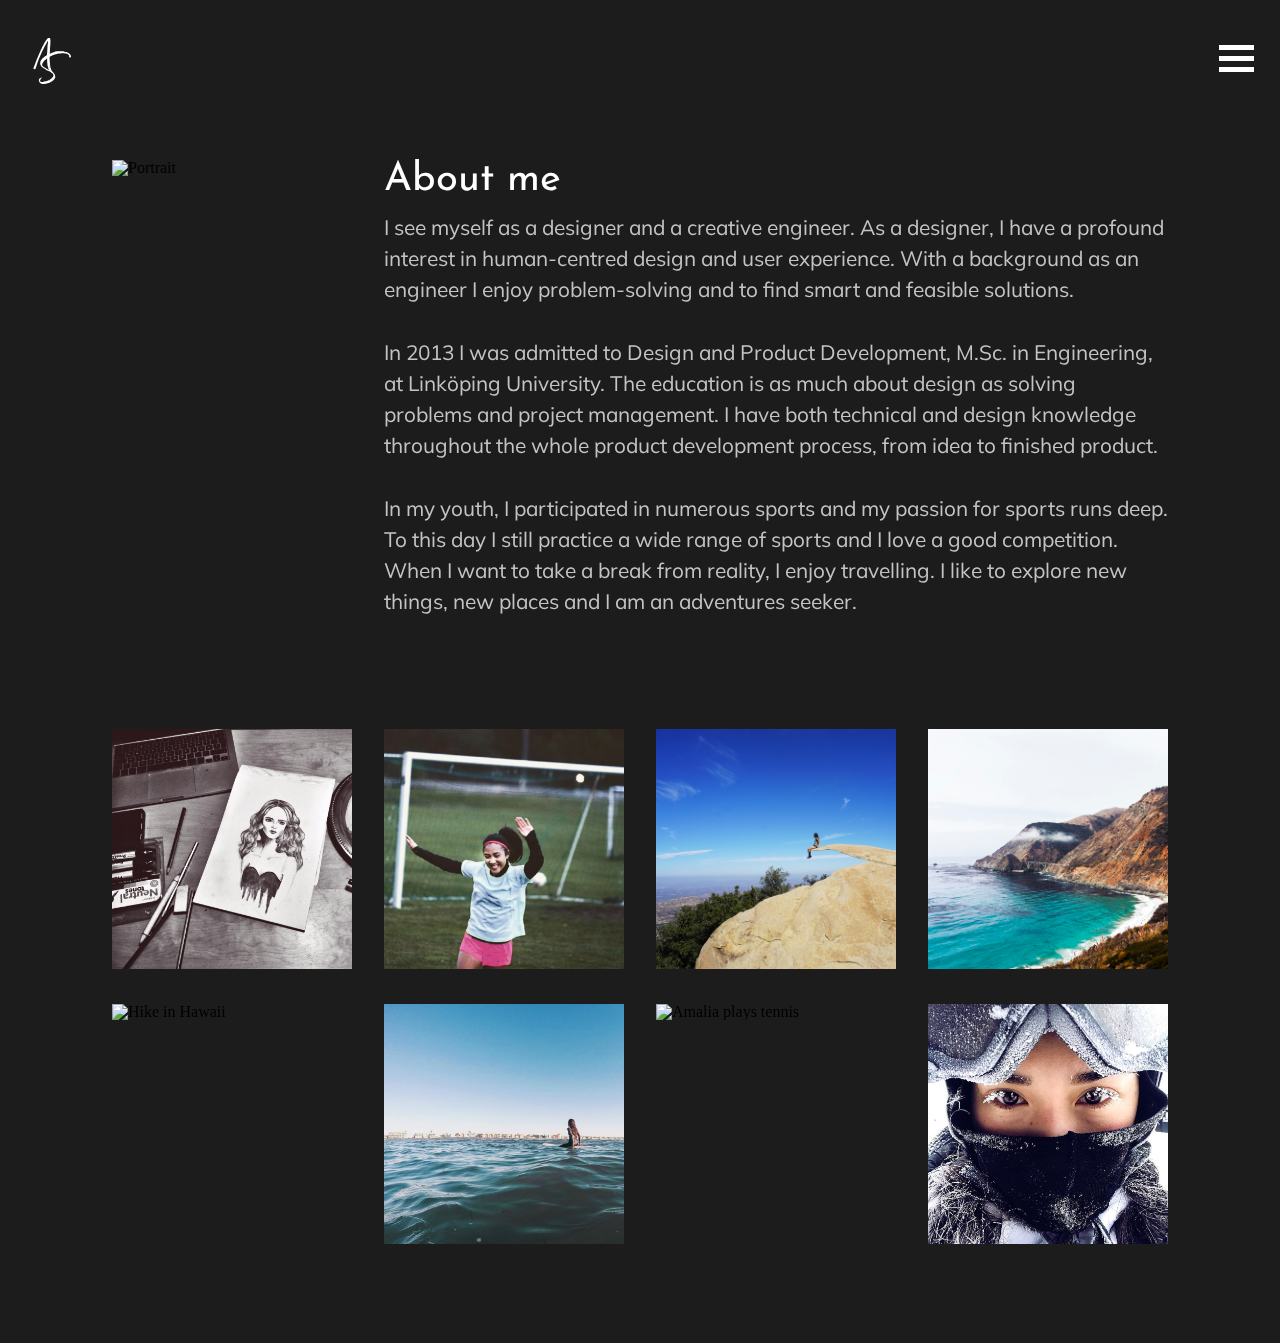
==== html/about.html @ 8090b444 "Smooth scroll to work" ====
<!DOCTYPE html>
<html lang="en">

<head>
  <title>Amalia Sorlien</title>
  <meta charset="UTF-8" />
  <link href="https://fonts.googleapis.com/css?family=Muli&display=swap" rel="stylesheet">
  <link href="https://fonts.googleapis.com/css?family=Josefin+Sans&display=swap" rel="stylesheet">



  <link rel="stylesheet" href="../css/style_overlay_menu.css" />
  <script src="../js/index.js" defer></script>
  <script src="https://ajax.googleapis.com/ajax/libs/jquery/3.2.1/jquery.min.js"></script>

  <meta name="viewport" content="width=device-width, initial-scale=1">
</head>

<body>
  <header>
    <a href="../index.html"><img src="../img/logo_test_white_filled.svg" title="AS" alt="AS logo" class="logo" /></a>

    <div id="toggle" class="button_container">
      <span class="top"></span>
      <span class="middle"></span>
      <span class="bottom"></span>
    </div>
 
    <div id="overlay" class="overlay">
      <nav class="overlay-menu">
        <ul>
          <li class="overlay-li"><a href="#">About</a></li>
          <li><a href="../index.html">Work</a></li>
          <li><a href="#">Resumé</a></li>
          <li><a href="#">Contact</a></li>
        </ul>
      </nav>
    </div>
  </header>

  <main>
    <section>
        <div class="about-container">
            <div class="image">  
              <img class="portrait" id="portrait" src="../img/amalia_cv3_2.png" alt="Portrait" /></div>
              
            <div class="content">
                <h1>About me</h1>
                <p>I see myself as a designer and a creative engineer. As a designer, I have a profound interest in human-centred
                  design and user experience. With a background as an engineer I enjoy problem-solving and to find smart and feasible
                  solutions. <br /><br/>

                  In 2013 I was admitted to Design and Product Development, M.Sc. in Engineering, at Linköping University. The education is as much about design as solving problems and project management. I have both technical and design knowledge throughout the whole product development process, from idea to finished product.<br /><br/> 

                  In my youth, I participated in numerous sports and my passion for sports runs deep. To this day I still practice a wide range of sports and I love a good competition. When I want to take a break from reality, I enjoy travelling. I like to explore new things, new places and I am an adventures seeker. </p>

            </div>
        </div>

        <div class="image-grid">
            <div class="grid">  
                <img class="gridimg" id="sketch" src="../img/grid1.png" alt="Sketch of woman"/></div>
            <div class="grid">  
                <img class="gridimg" id="football" src="../img/grid2.png" alt="Happy on football field"/></div>
            <div class="grid">  
                <img class="gridimg" id="hike" src="../img/grid3.jpg" alt="Hike to Potatoe chip rock"/></div>
             <div class="grid">  
                <img class="gridimg" id="view" alt="View of the road between San Diego to San Fransisco" src="../img/grid4.jpg" /></div>
            <div class="grid">  
                <img class="gridimg" id="hike2" alt="Hike in Hawaii" src="../img/grid5.jpg" /></div>            
            <div class="grid">  
                <img class="gridimg" id="surf" alt="Surfing" src="../img/grid6.png" /></div>
            
            <div class="grid">  
                <img class="gridimg" id="tennis" alt="Amalia plays tennis" src="../img/grid7.jpg" /></div>
            <div class="grid">  
                <img class="gridimg" id="snow" alt="Frosty face" src="../img/grid8.png" /></div>
    
            </div>
    </section>

    <footer>
      <div class="footertext"><p>Copyright &copy; 2019 Amalia Sörlien</p></div>
    </footer>
  </main>
</body>

</html>
---- css/style_overlay_menu.css ----
@charset "UTF-8";
/* Global reset */
html, body, div, span, applet, object, iframe,
h1, h2, h3, h4, h5, h6, p, blockquote, pre,
a, abbr, acronym, address, big, cite, code,
del, dfn, em, img, ins, kbd, q, s, samp,
small, strike, strong, sub, sup, tt, var,
b, u, i, center,
dl, dt, dd, ol, ul, li,
fieldset, form, label, legend,
table, caption, tbody, tfoot, thead, tr, th, td,
article, aside, canvas, details, embed, 
figure, figcaption, footer, header, hgroup, 
menu, nav, output, ruby, section, summary,
time, mark, audio, video {
	margin: 0;
	padding: 0;
	border: 0;
	font-size: 100%;
	font: inherit;
	vertical-align: baseline;
}

article, aside, details, figcaption, figure, 
footer, header, hgroup, menu, nav, section {
	display: block;
}
body {
  line-height: 1;
} 
ol, ul {
	list-style: none;
}
blockquote, q {
	quotes: none;
}
blockquote:before, blockquote:after,
q:before, q:after {
	content: '';
	content: none;
}
table {
	border-collapse: collapse;
	border-spacing: 0;
}

/* End of global reset */
html, body {
  box-sizing: border-box;
  background-color: #1c1c1c;
}
body {
  overflow-x: hidden;
    box-sizing: border-box;
    margin-bottom: 6em;
}

section { 
  margin: 10em 7em 2em 7em;
  z-index:1;
}

footer {
  width: 100%;
  height: 3em;
  background-color:#1c1c1c;
  position: fixed;
  left: 0;
  bottom: 0;
  z-index: -1;
}

footer p {
  font-size: 1em;
  color: #fff;
  text-align: center;
}
.logo { 
  position: fixed;
  top: 4%;
  left: 2%;
}

h1 {
  font-family: 'Josefin Sans', sans-serif;
  font-size: 2.5em;
  color: white;
  margin: 0 0 1.5% 0;
  }

h2 {
  font-family: 'Josefin Sans', sans-serif;
  font-size: 2.5em;
  color: white;
  margin: 0 0 1.5% 0;
  }

p {
  font-family: 'Muli', sans-serif;
  font-size: 1.3em;
  color: #c4c4c4;
  line-height: 1.5em;
}

/* Links */
a:link, a:visited {
  font-family: 'Muli', sans-serif;
  color:white;
  text-transform: uppercase;

}

a:hover, a:active {
  font-family: 'Muli', sans-serif;
  color: #f4cc5a;
  text-transform: uppercase;
}

/* Hamburger menu */

.button_container {
  position: fixed;
  top: 5%;
  right: 2%;
  height: 27px;
  width: 35px;
  cursor: pointer;
  z-index: 100;
  transition: opacity .25s ease;
}

.button_container:hover {
  opacity: .7;
}
.button_container.active .top {
  transform: translateY(11px) translateX(0) rotate(45deg);
  background: #FFF;
}
.button_container.active .middle {
  opacity: 0;
  background: #FFF;
}
.button_container.active .bottom {
  transform: translateY(-11px) translateX(0) rotate(-45deg);
  background: #FFF;
}
.button_container span {
  background: #FFF;
  border: none;
  height: 5px;
  width: 100%;
  position: absolute;
  top: 0;
  left: 0;
  transition: all .35s ease;
  cursor: pointer;
}
.button_container span:nth-of-type(2) {
  top: 11px;
}
.button_container span:nth-of-type(3) {
  top: 22px;
}

.overlay {
  position: fixed;
  background: #1c1c1c;
  top: 0;
  left: 0;
  width: 100%;
  height: 0%;
  opacity: 0;
  visibility: hidden;
  transition: opacity .35s, visibility .35s, height .35s;
  overflow: hidden;
}
.overlay.open {
  opacity: 1;
  visibility: visible;
  height: 100%;
}
.overlay.open li {
  animation: fadeInRight .5s ease forwards;
  animation-delay: .35s;
}
.overlay.open li:nth-of-type(2) {
  animation-delay: .4s;
}
.overlay.open li:nth-of-type(3) {
  animation-delay: .45s;
}
.overlay.open li:nth-of-type(4) {
  animation-delay: .50s;
}
.overlay nav {
  position: relative;
  height: 70%;
  top: 60%;
  transform: translateY(-50%);
  font-size: 30px;
  /* font-family: 'Heebo', sans-serif; */
  font-family: 'Josefin Sans', sans-serif;
  font-weight: 400;
  text-align: center;
}
.overlay ul {
  list-style: none;
  padding: 0;
  margin: 0 auto;
  display: inline-block;
  position: relative;
  height: 100%;
}
.overlay ul li {
  display:"";
  height: 25%;
  height: calc(100% / 4);
  min-height: 50px;
  position: relative;
  opacity: 0;
}
.overlay ul li a {
  display:"";
  position: relative;
  color: #f4cc5a;
  text-decoration: none;
  overflow: hidden;
}
.overlay ul li a:hover:after, .overlay ul li a:focus:after, .overlay ul li a:active:after {
  width: 100%;
}
.overlay ul li a:after {
  content: '';
  position: absolute;
  bottom: 0;
  left: 50%;
  width: 0%;
  transform: translateX(-50%);
  height: 3px;
  background: #FFF;
  transition: .35s;
}

@keyframes fadeInRight {
  0% {
    opacity: 0;
    left: 20%;
  }
  100% {
    opacity: 1;
    left: 0;
  }
}

/* About Grid system */
.about-container {
    height: 100%;
    display: grid;
    grid-gap: 2em;
    grid-template-columns: repeat(4, 1fr);
    grid-template-rows: auto auto;
    grid-template-areas: 
        "i c c c"
        ". c c c"
        ;
}

.image{
    grid-area: i;
}

.image .portrait {
  max-width:100%;
  height:auto;
}

.content {
    grid-area: c;
}

/* Image Grid system */
.image-grid {
  margin-top: 7em;
  height: 100%;
  display: grid;
  grid-gap: 2em;
  grid-template-columns: repeat(4, 1fr);
  grid-template-rows: auto auto;
}
.grid .gridimg {
  max-width:100%;
  height:auto;
}

@media only screen and (max-width: 1024px) {
  /* styles for browsers smaller than 1024px(ipad pro); */
    /* Image Grid system */
  .image-grid {
    margin-top: 5em;
    height: 100%;
    display: grid;
    grid-gap: 2em;
    grid-template-columns: repeat(2, 1fr);
    grid-template-rows: auto auto;
  } 
  section { 
    margin-top: 7em;
  }  
}
 
@media only screen and (max-width: 768px) {
  /* styles for browsers smaller than 768px(ipad); */
    /* Image Grid system */
  .image-grid {
    margin-top: 2em;
    height: 100%;
    display: grid;
    grid-gap: 2em;
    grid-template-columns: repeat(1, 1fr);
    grid-template-rows: auto auto;
  }   
  .about-container {
    height: 100%;
    display: grid;
    grid-gap: 2em;
    grid-template-columns: repeat(1, 1fr);
    grid-template-rows: auto auto;
    grid-template-areas: 
    "i"
    "c"
    ;
  }
  .image .portrait {
    margin-left: auto;
    margin-right: auto;
    width: 70%;
    display: block;
  }
  section { 
    margin-top: 1.5em;
  }
}

 
@media only screen and (max-width: 570px) {
  /* styles for browsers smaller than 570px(ipad); */
    /* Image Grid system */
  .image-grid {
    margin-top: 2em;
    height: 100%;
    display: grid;
    grid-gap: 2em;
    grid-template-columns: repeat(1, 1fr);
    grid-template-rows: auto auto;
  }   
  .about-container {
    height: 100%;
    display: grid;
    grid-gap: 2em;
    grid-template-columns: repeat(1, 1fr);
    grid-template-rows: auto auto;
    grid-template-areas: 
    "i"
    "c"
    ;
  }
  .image .portrait {
    margin-left: auto;
    margin-right: auto;
    width: 80%;
    display: block;
  }
  section { 
    margin: 1em 4em;
  }
}
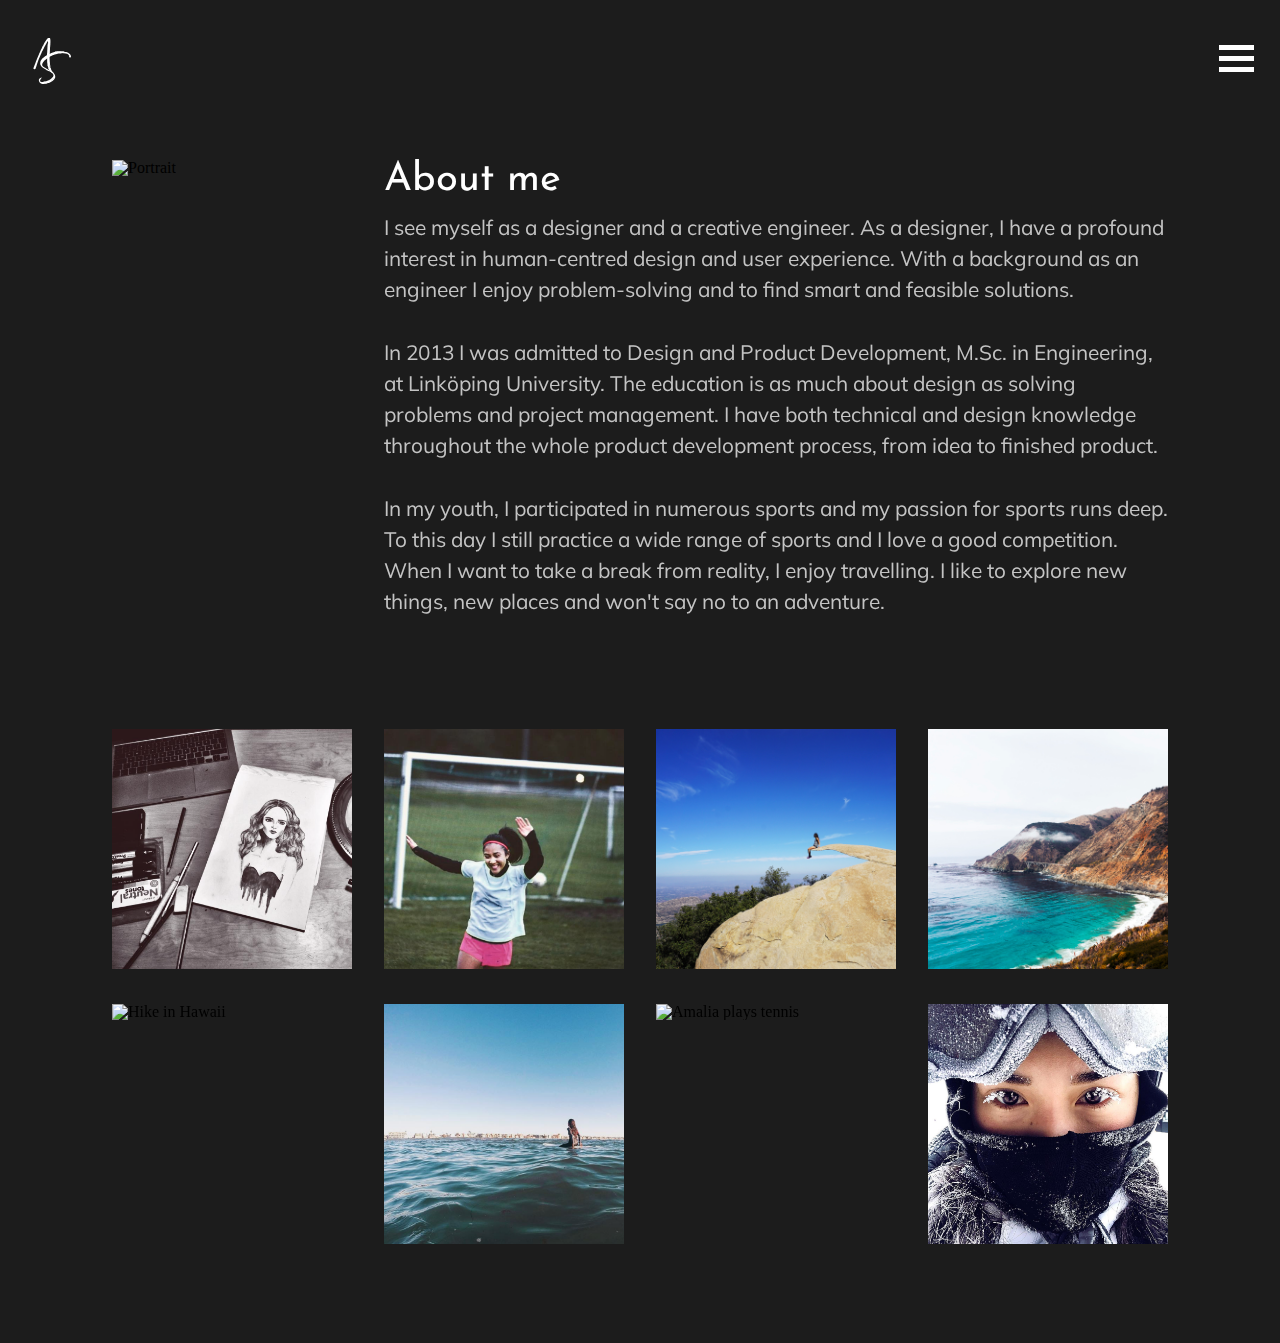
==== commit 2b945268: "Fix scroll indicator" ====
--- a/html/about.html
+++ b/html/about.html
@@ -42,7 +42,7 @@
     <section>
         <div class="about-container">
             <div class="image">  
-              <img class="portrait" id="portrait" src="../img/amalia_cv3_2.png" alt="Portrait" /></div>
+              <img class="portrait" id="portrait" src="../img/amalia_cv3_4.png" alt="Portrait" /></div>
               
             <div class="content">
                 <h1>About me</h1>
@@ -52,7 +52,7 @@
 
                   In 2013 I was admitted to Design and Product Development, M.Sc. in Engineering, at Linköping University. The education is as much about design as solving problems and project management. I have both technical and design knowledge throughout the whole product development process, from idea to finished product.<br /><br/> 
 
-                  In my youth, I participated in numerous sports and my passion for sports runs deep. To this day I still practice a wide range of sports and I love a good competition. When I want to take a break from reality, I enjoy travelling. I like to explore new things, new places and I am an adventures seeker. </p>
+                  In my youth, I participated in numerous sports and my passion for sports runs deep. To this day I still practice a wide range of sports and I love a good competition. When I want to take a break from reality, I enjoy travelling. I like to explore new things, new places and won't say no to an adventure. </p>
 
             </div>
         </div>
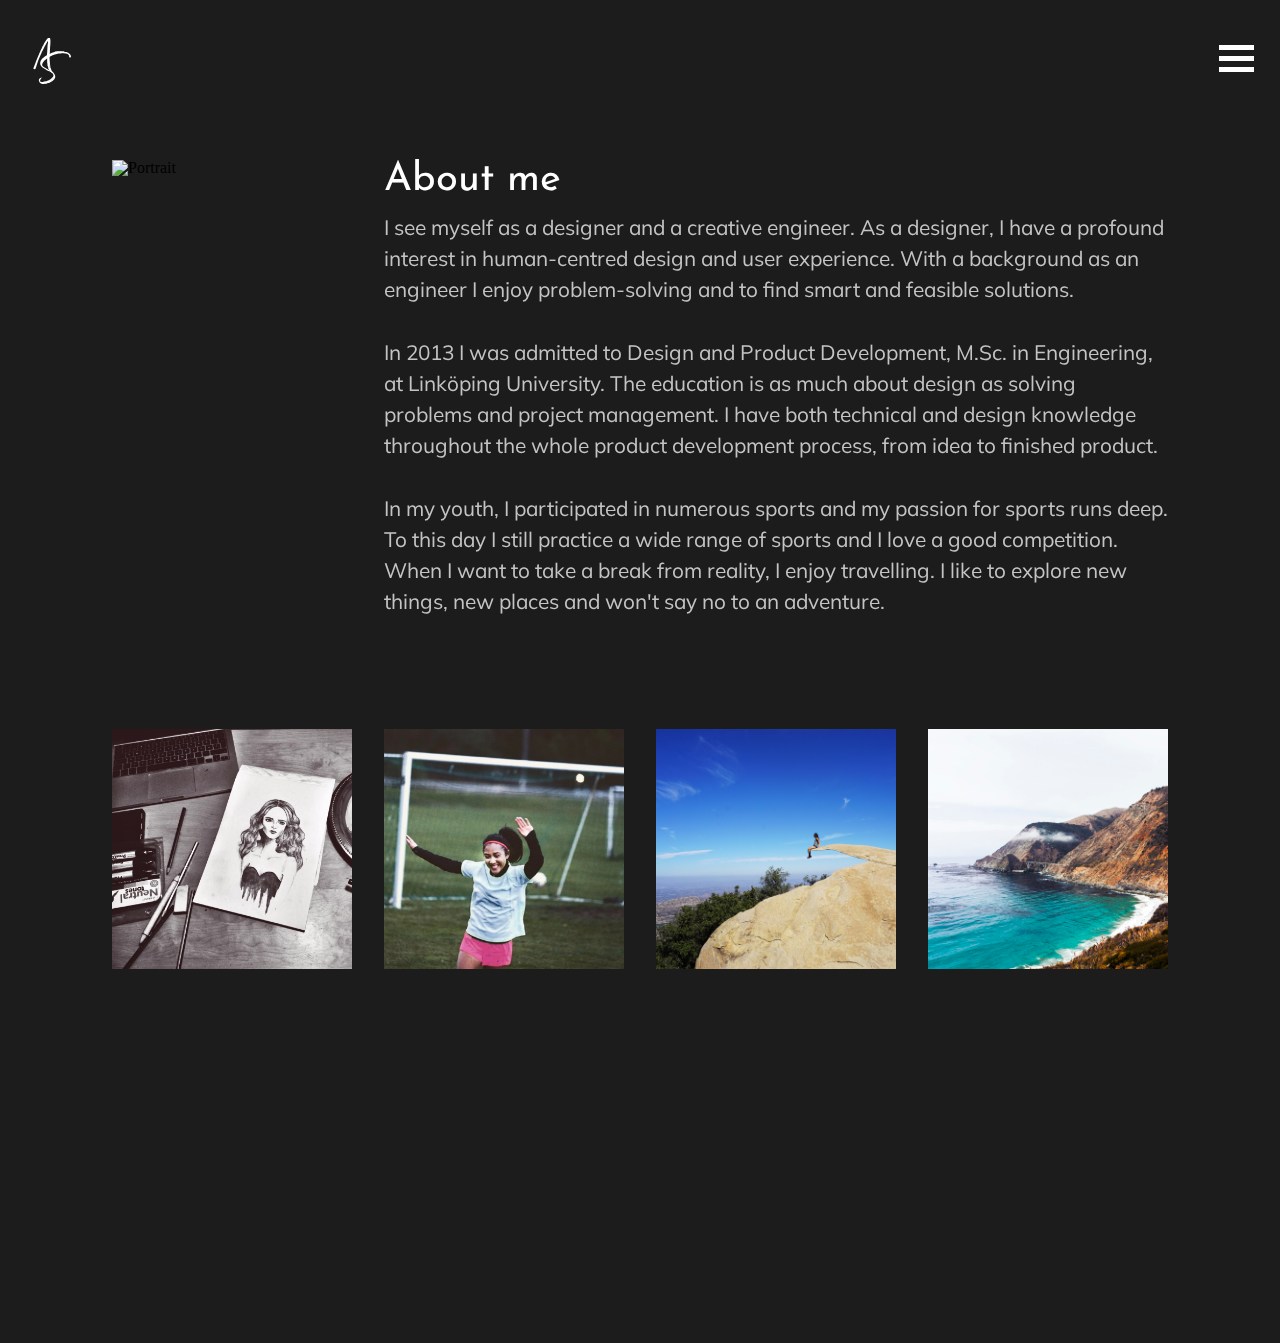
==== commit beed4999: "Minor change to portrait in mobile mode" ====
--- a/html/about.html
+++ b/html/about.html
@@ -14,6 +14,9 @@
   <script src="https://ajax.googleapis.com/ajax/libs/jquery/3.2.1/jquery.min.js"></script>
 
   <meta name="viewport" content="width=device-width, initial-scale=1">
+
+  <link href="https://unpkg.com/aos@2.3.1/dist/aos.css" rel="stylesheet">
+  <script src="https://unpkg.com/aos@2.3.1/dist/aos.js"></script>
 </head>
 
 <body>
@@ -57,24 +60,25 @@
             </div>
         </div>
 
+
         <div class="image-grid">
             <div class="grid">  
-                <img class="gridimg" id="sketch" src="../img/grid1.png" alt="Sketch of woman"/></div>
+                <img class="gridimg" id="sketch" src="../img/grid1.png" alt="Sketch of woman" data-aos="zoom-in-up" data-aos-duration="2000" data-aos-offset="0"/></div>
             <div class="grid">  
-                <img class="gridimg" id="football" src="../img/grid2.png" alt="Happy on football field"/></div>
+                <img class="gridimg" id="football" src="../img/grid2.png" alt="Happy on football field" data-aos="zoom-in-up" data-aos-duration="2000" data-aos-offset="0"/></div>
             <div class="grid">  
-                <img class="gridimg" id="hike" src="../img/grid3.jpg" alt="Hike to Potatoe chip rock"/></div>
+                <img class="gridimg" id="hike" src="../img/grid3.jpg" alt="Hike to Potatoe chip rock" data-aos="zoom-in-up" data-aos-duration="2000" data-aos-offset="0"/></div>
              <div class="grid">  
-                <img class="gridimg" id="view" alt="View of the road between San Diego to San Fransisco" src="../img/grid4.jpg" /></div>
+                <img class="gridimg" id="view" alt="View of the road between San Diego to San Fransisco" src="../img/grid4.jpg" data-aos="zoom-in-up" data-aos-duration="2000" data-aos-offset="0"/></div>
             <div class="grid">  
-                <img class="gridimg" id="hike2" alt="Hike in Hawaii" src="../img/grid5.jpg" /></div>            
+                <img class="gridimg" id="hike2" alt="Hike in Hawaii" src="../img/grid5.jpg" data-aos="zoom-in-up" data-aos-duration="2000" data-aos-offset="0"/></div>            
             <div class="grid">  
-                <img class="gridimg" id="surf" alt="Surfing" src="../img/grid6.png" /></div>
+                <img class="gridimg" id="surf" alt="Surfing" src="../img/grid6.png" data-aos="zoom-in-up" data-aos-duration="2000" data-aos-offset="0"/></div>
             
             <div class="grid">  
-                <img class="gridimg" id="tennis" alt="Amalia plays tennis" src="../img/grid7.jpg" /></div>
+                <img class="gridimg" id="tennis" alt="Amalia plays tennis" src="../img/grid7.jpg" data-aos="zoom-in-up" data-aos-duration="2000" data-aos-offset="0"/></div>
             <div class="grid">  
-                <img class="gridimg" id="snow" alt="Frosty face" src="../img/grid8.png" /></div>
+                <img class="gridimg" id="snow" alt="Frosty face" src="../img/grid8.png" data-aos="zoom-in-up" data-aos-duration="2000" data-aos-offset="0"/></div>
     
             </div>
     </section>
--- a/css/style_overlay_menu.css
+++ b/css/style_overlay_menu.css
@@ -367,7 +367,7 @@
   .image .portrait {
     margin-left: auto;
     margin-right: auto;
-    width: 80%;
+    width: 100%;
     display: block;
   }
   section { 
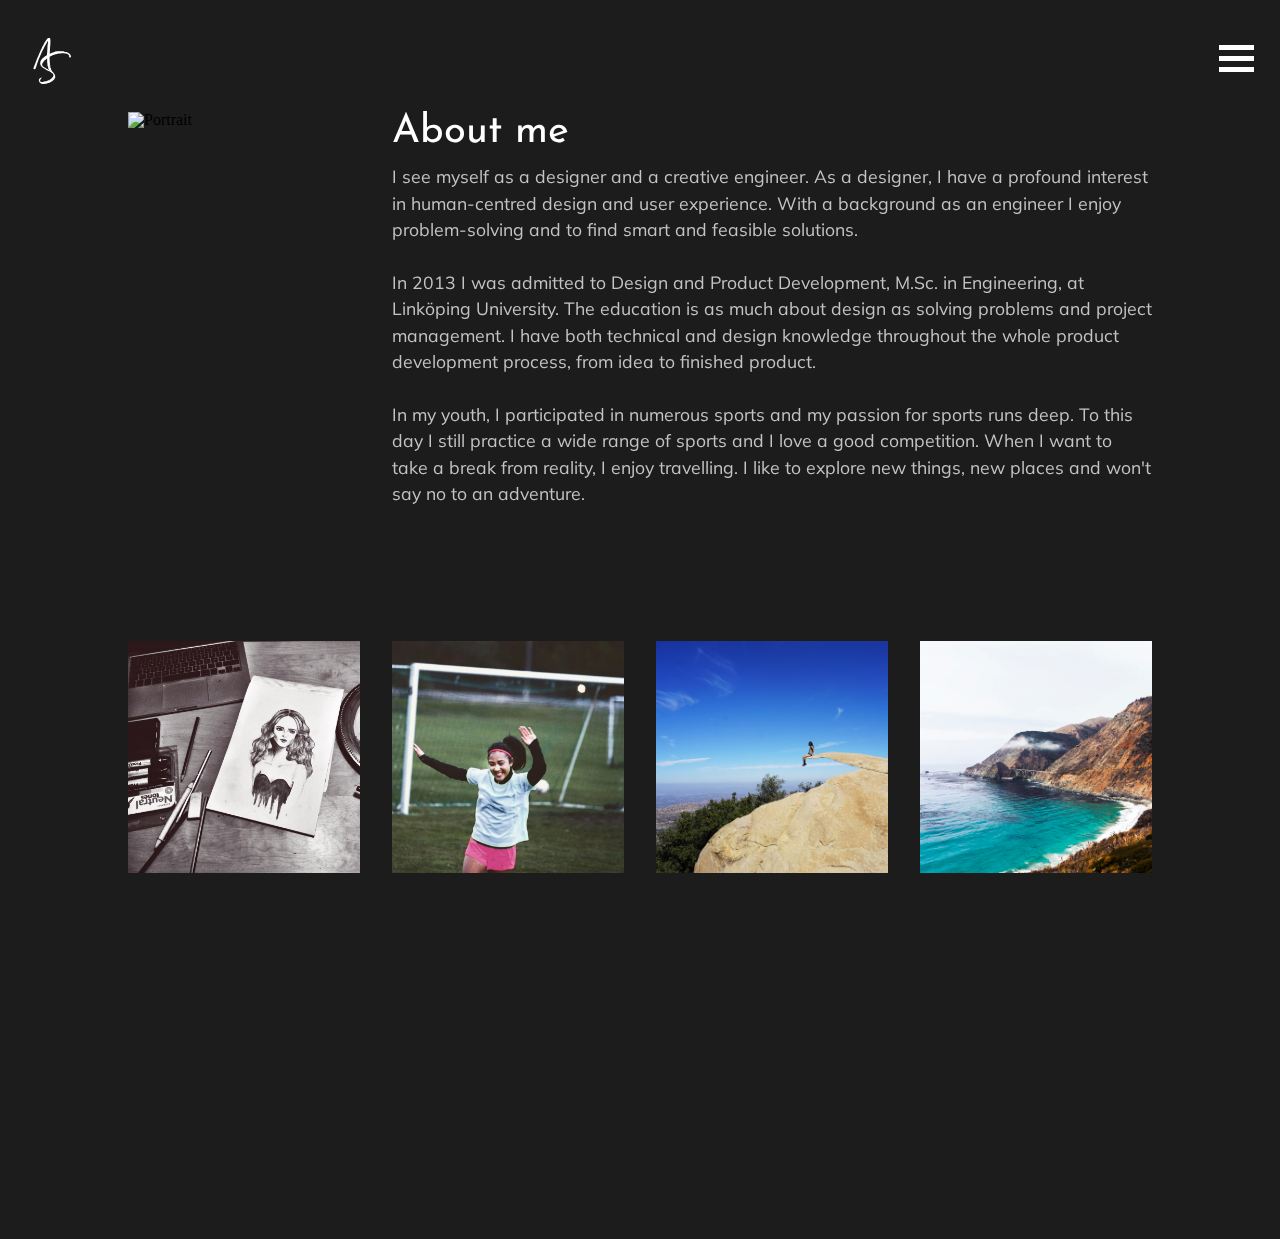
==== commit 658d01a3: "volvo.html added" ====
--- a/html/about.html
+++ b/html/about.html
@@ -42,7 +42,7 @@
   </header>
 
   <main>
-    <section>
+    <section id="about_section">
         <div class="about-container">
             <div class="image">  
               <img class="portrait" id="portrait" src="../img/amalia_cv3_4.png" alt="Portrait" /></div>
--- a/css/style_overlay_menu.css
+++ b/css/style_overlay_menu.css
@@ -56,9 +56,10 @@
 }
 
 section { 
-  margin: 10em 7em 2em 7em;
+  margin: 7em 10vw 2vw 10vw;
   z-index:1;
 }
+
 
 footer {
   width: 100%;
@@ -90,16 +91,47 @@
 
 h2 {
   font-family: 'Josefin Sans', sans-serif;
-  font-size: 2.5em;
+  font-size: 170%;
   color: white;
-  margin: 0 0 1.5% 0;
-  }
+   margin: 0 0 1.5% 0;
+}
 
 p {
   font-family: 'Muli', sans-serif;
-  font-size: 1.3em;
+  font-size: 110%;
   color: #c4c4c4;
   line-height: 1.5em;
+  margin-bottom:3%;
+}
+
+p.date {
+  font-family: 'Muli', sans-serif;
+  font-size: 110%;
+  color:white;
+  margin-bottom:5%;
+  margin-top: -2%;
+}
+
+figure {
+  margin-top: 7%;
+}
+
+figcaption {
+  text-align:center;
+  font-family: 'Muli', sans-serif;
+  font-size: 100%;
+  color: #c4c4c4;
+  font-style:italic;
+  margin-top: 1%;
+}
+
+.center_img {
+  max-width:70%;
+  height:auto;
+  display: block;
+  margin-left: auto;
+  margin-right: auto;
+  text-align:center;
 }
 
 /* Links */
@@ -303,9 +335,10 @@
     grid-template-columns: repeat(2, 1fr);
     grid-template-rows: auto auto;
   } 
-  section { 
-    margin-top: 7em;
-  }  
+ 
+  .center_img {
+    max-width:90%;
+  }
 }
  
 @media only screen and (max-width: 768px) {
@@ -320,6 +353,7 @@
     grid-template-rows: auto auto;
   }   
   .about-container {
+    margin-top:-5em;
     height: 100%;
     display: grid;
     grid-gap: 2em;
@@ -336,8 +370,9 @@
     width: 70%;
     display: block;
   }
-  section { 
-    margin-top: 1.5em;
+ 
+  .center_img {
+    max-width:100%;
   }
 }
 
@@ -370,7 +405,5 @@
     width: 100%;
     display: block;
   }
-  section { 
-    margin: 1em 4em;
-  }
+
 }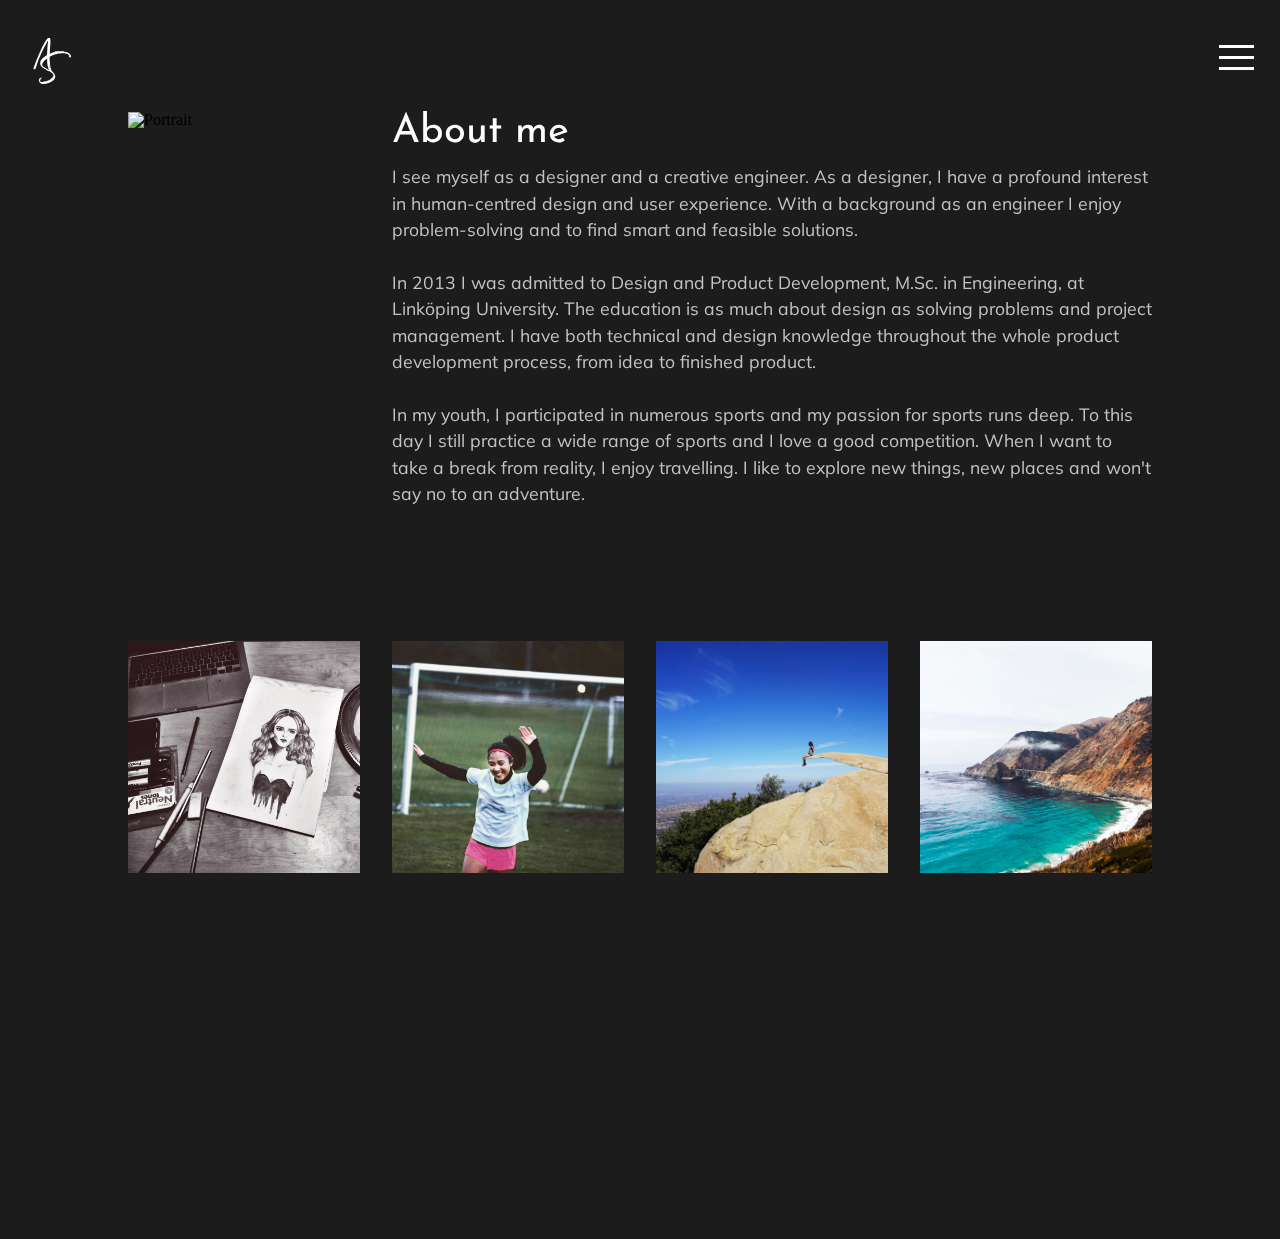
==== commit 83d11066: "Resumé file + smooth scroll" ====
--- a/html/about.html
+++ b/html/about.html
@@ -33,8 +33,8 @@
       <nav class="overlay-menu">
         <ul>
           <li class="overlay-li"><a href="#">About</a></li>
-          <li><a href="../index.html">Work</a></li>
-          <li><a href="#">Resumé</a></li>
+          <li><a href="../index.html#work">Work</a></li>
+          <li><a href="../img/amalia_sorlien_cv2.pdf" target="blank">Resumé</a></li>
           <li><a href="#">Contact</a></li>
         </ul>
       </nav>
--- a/css/style_overlay_menu.css
+++ b/css/style_overlay_menu.css
@@ -60,7 +60,6 @@
   z-index:1;
 }
 
-
 footer {
   width: 100%;
   height: 3em;
@@ -96,6 +95,13 @@
    margin: 0 0 1.5% 0;
 }
 
+h3 {
+  font-family: 'Josefin Sans', sans-serif;
+  font-size: 130%;
+  color: white;
+   margin: 0 0 1.5% 0;
+}
+
 p {
   font-family: 'Muli', sans-serif;
   font-size: 110%;
@@ -106,7 +112,7 @@
 
 p.date {
   font-family: 'Muli', sans-serif;
-  font-size: 110%;
+  font-size: 100%;
   color:white;
   margin-bottom:5%;
   margin-top: -2%;
@@ -119,10 +125,11 @@
 figcaption {
   text-align:center;
   font-family: 'Muli', sans-serif;
-  font-size: 100%;
+  font-size: 90%;
   color: #c4c4c4;
   font-style:italic;
-  margin-top: 1%;
+  margin-top: 2%;
+  margin-bottom:4%;
 }
 
 .center_img {
@@ -133,6 +140,15 @@
   margin-right: auto;
   text-align:center;
 }
+
+#solar_cells {
+  max-width:50%;
+}
+
+#process{
+  max-width:100%;
+}
+
 
 /* Links */
 a:link, a:visited {
@@ -179,7 +195,7 @@
 .button_container span {
   background: #FFF;
   border: none;
-  height: 5px;
+  height: 0.2vw; /*Tjocklek på streck*/
   width: 100%;
   position: absolute;
   top: 0;
@@ -210,6 +226,7 @@
   opacity: 1;
   visibility: visible;
   height: 100%;
+  z-index: 10;
 }
 .overlay.open li {
   animation: fadeInRight .5s ease forwards;
@@ -229,11 +246,11 @@
   height: 70%;
   top: 60%;
   transform: translateY(-50%);
-  font-size: 30px;
-  /* font-family: 'Heebo', sans-serif; */
+  font-size: 140%;
   font-family: 'Josefin Sans', sans-serif;
   font-weight: 400;
   text-align: center;
+
 }
 .overlay ul {
   list-style: none;
@@ -268,7 +285,7 @@
   left: 50%;
   width: 0%;
   transform: translateX(-50%);
-  height: 3px;
+  height: 1px;
   background: #FFF;
   transition: .35s;
 }
@@ -283,6 +300,7 @@
     left: 0;
   }
 }
+
 
 /* About Grid system */
 .about-container {
@@ -372,7 +390,11 @@
   }
  
   .center_img {
-    max-width:100%;
+    max-width:110%;
+  }
+
+  #solar_cells {
+  max-width:70%;
   }
 }
 
@@ -406,4 +428,8 @@
     display: block;
   }
 
+  #solar_cells {
+    max-width:90%;
+    }
+
 }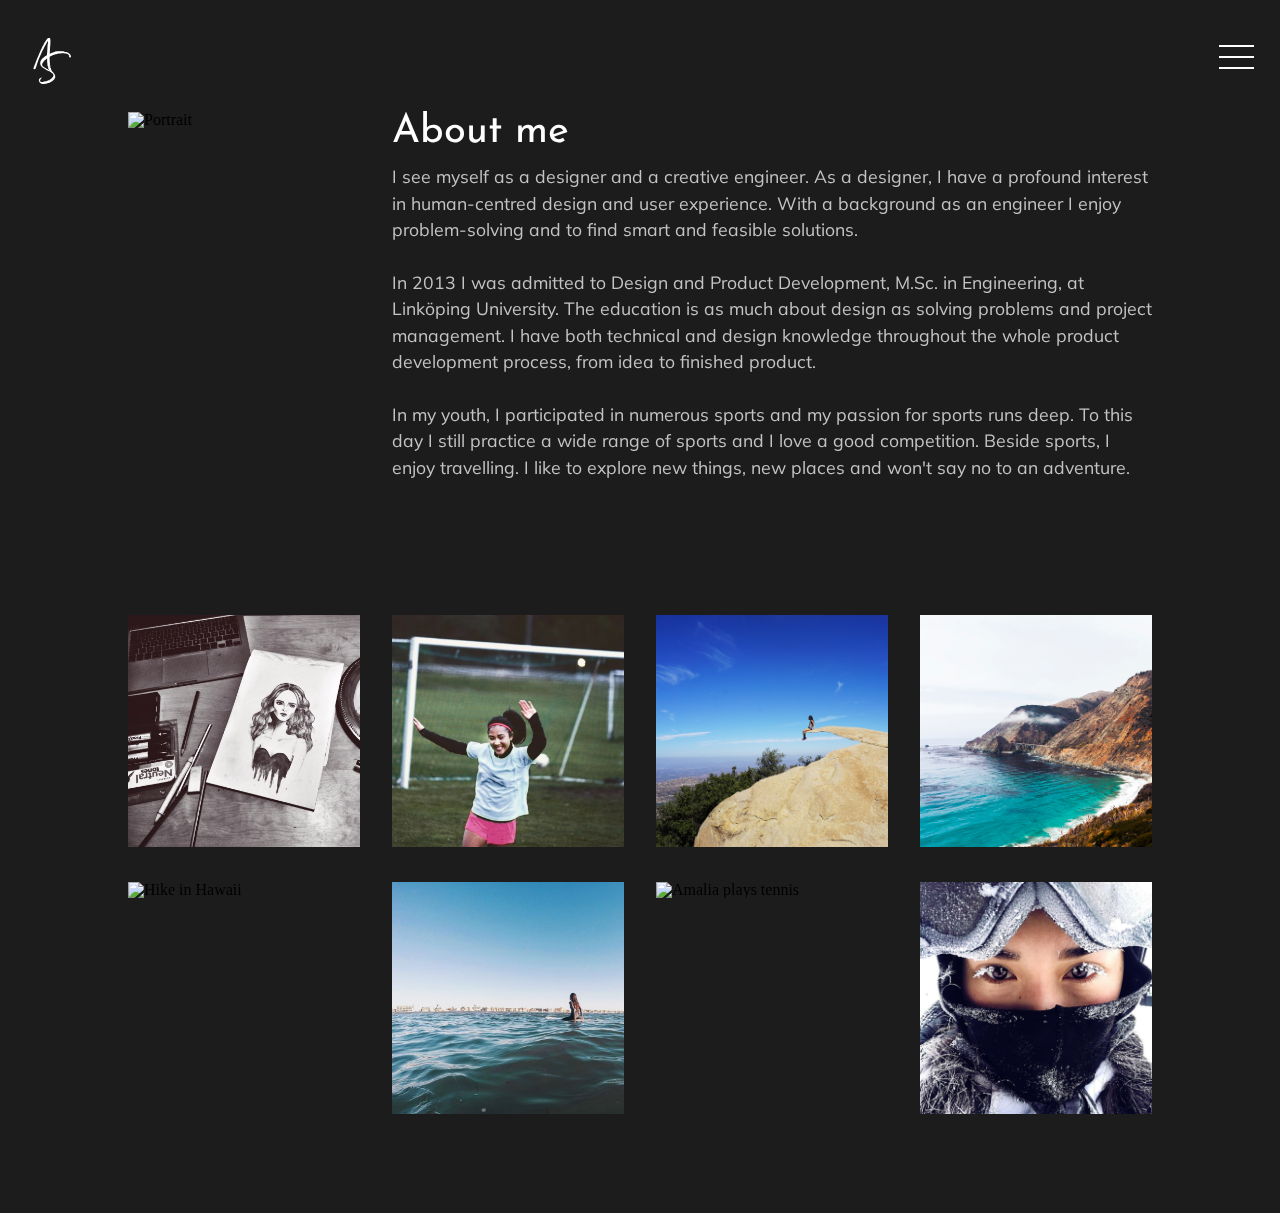
==== commit 43e86fac: "About change text" ====
--- a/html/about.html
+++ b/html/about.html
@@ -55,7 +55,7 @@
 
                   In 2013 I was admitted to Design and Product Development, M.Sc. in Engineering, at Linköping University. The education is as much about design as solving problems and project management. I have both technical and design knowledge throughout the whole product development process, from idea to finished product.<br /><br/> 
 
-                  In my youth, I participated in numerous sports and my passion for sports runs deep. To this day I still practice a wide range of sports and I love a good competition. When I want to take a break from reality, I enjoy travelling. I like to explore new things, new places and won't say no to an adventure. </p>
+                  In my youth, I participated in numerous sports and my passion for sports runs deep. To this day I still practice a wide range of sports and I love a good competition. Beside sports, I enjoy travelling. I like to explore new things, new places and won't say no to an adventure. </p>
 
             </div>
         </div>
--- a/css/style_overlay_menu.css
+++ b/css/style_overlay_menu.css
@@ -155,6 +155,7 @@
   font-family: 'Muli', sans-serif;
   color:white;
   text-transform: uppercase;
+  font-size: 90%;
 
 }
 
@@ -163,6 +164,127 @@
   color: #f4cc5a;
   text-transform: uppercase;
 }
+
+/*Contact page*/
+
+p.formfont {
+  margin-bottom:0%;
+  line-height: 1.5em;
+}
+
+.title {
+  text-align: center;
+}
+
+#feedback-page{
+  text-align:center;
+}
+
+#form-main{
+  width:100%;
+  float:left;
+  padding-top:0px;
+}
+
+#form-div {
+  background: #fff;
+  padding-left:35px;
+  padding-right:35px;
+  padding-top:20px;
+  padding-bottom:20px;
+  width: 450px;
+  float: left;
+  left: 50%;
+  position: absolute;
+margin-top:30px;
+  margin-left: -260px;
+}
+
+.feedback-input {
+  color:#000;
+  font-family: Montserrat, Arial, sans-serif;
+font-weight:300;
+  font-size: 14px;
+  border-radius: 0;
+  line-height: 12px;
+  background-color: #fff;
+  padding:13px 13px 13px 3px;
+  margin-bottom: 10px;
+  width:100%;
+  -webkit-box-sizing: border-box;
+  -moz-box-sizing: border-box;
+  -ms-box-sizing: border-box;
+  box-sizing: border-box;
+border: 0px solid transparent;
+border-bottom: 1px solid #000;
+}
+
+.feedback-input:focus{
+  background: #fff;
+  box-shadow: 0;
+  color: #000;
+  outline: none;
+padding: 13px 13px 13px 13px;
+}
+
+.focused{
+  color:#000;
+}
+
+textarea {
+  width: 100%;
+  height: 80px;
+  line-height: 150%;
+  resize:vertical;
+}
+
+input:hover, textarea:hover,
+input:focus, textarea:focus {
+  background-color:white;
+}
+
+#send-button{
+  font-family: 'Muli', sans-serif;;
+  float:left;
+  width: 100%;
+  border: 0px solid transparent;
+  cursor:pointer;
+  background-color: #000;
+  color:white;
+  font-size:18px;
+  padding-top:18px;
+  padding-bottom:18px;
+  -webkit-transition: all 0.3s;
+  -moz-transition: all 0.3s;
+  transition: all 0.3s;
+margin-top:-4px;
+font-weight:300;
+}
+
+#send-button:hover{
+  background-color: #fff;
+  color: #000;
+border: 1px solid #000;
+}
+  
+  
+.ease {
+  width: 0px;
+  height: 74px;
+  background-color: #fbfbfb;
+  -webkit-transition: .3s ease;
+  -moz-transition: .3s ease;
+  -o-transition: .3s ease;
+  -ms-transition: .3s ease;
+  transition: .3s ease;
+}
+
+.submit:hover .ease{
+width:100%;
+background-color:white;
+}
+
+
 
 /* Hamburger menu */
 
@@ -195,7 +317,7 @@
 .button_container span {
   background: #FFF;
   border: none;
-  height: 0.2vw; /*Tjocklek på streck*/
+  height: 2px; /*Tjocklek på streck*/
   width: 100%;
   position: absolute;
   top: 0;
@@ -271,7 +393,7 @@
 .overlay ul li a {
   display:"";
   position: relative;
-  color: #f4cc5a;
+  color: #fff;
   text-decoration: none;
   overflow: hidden;
 }
@@ -286,7 +408,7 @@
   width: 0%;
   transform: translateX(-50%);
   height: 1px;
-  background: #FFF;
+  background: #f4cc5a;
   transition: .35s;
 }
 
@@ -390,7 +512,7 @@
   }
  
   .center_img {
-    max-width:110%;
+    max-width:100%;
   }
 
   #solar_cells {
@@ -401,6 +523,7 @@
  
 @media only screen and (max-width: 570px) {
   /* styles for browsers smaller than 570px(ipad); */
+
     /* Image Grid system */
   .image-grid {
     margin-top: 2em;
@@ -432,4 +555,13 @@
     max-width:90%;
     }
 
+/* Contact form*/
+  #form-div{
+  left: 3%;
+  margin-right: 3%;
+  width: 88%;
+  margin-left: 0;
+  padding-left: 3%;
+  padding-right: 3%;
+}
 }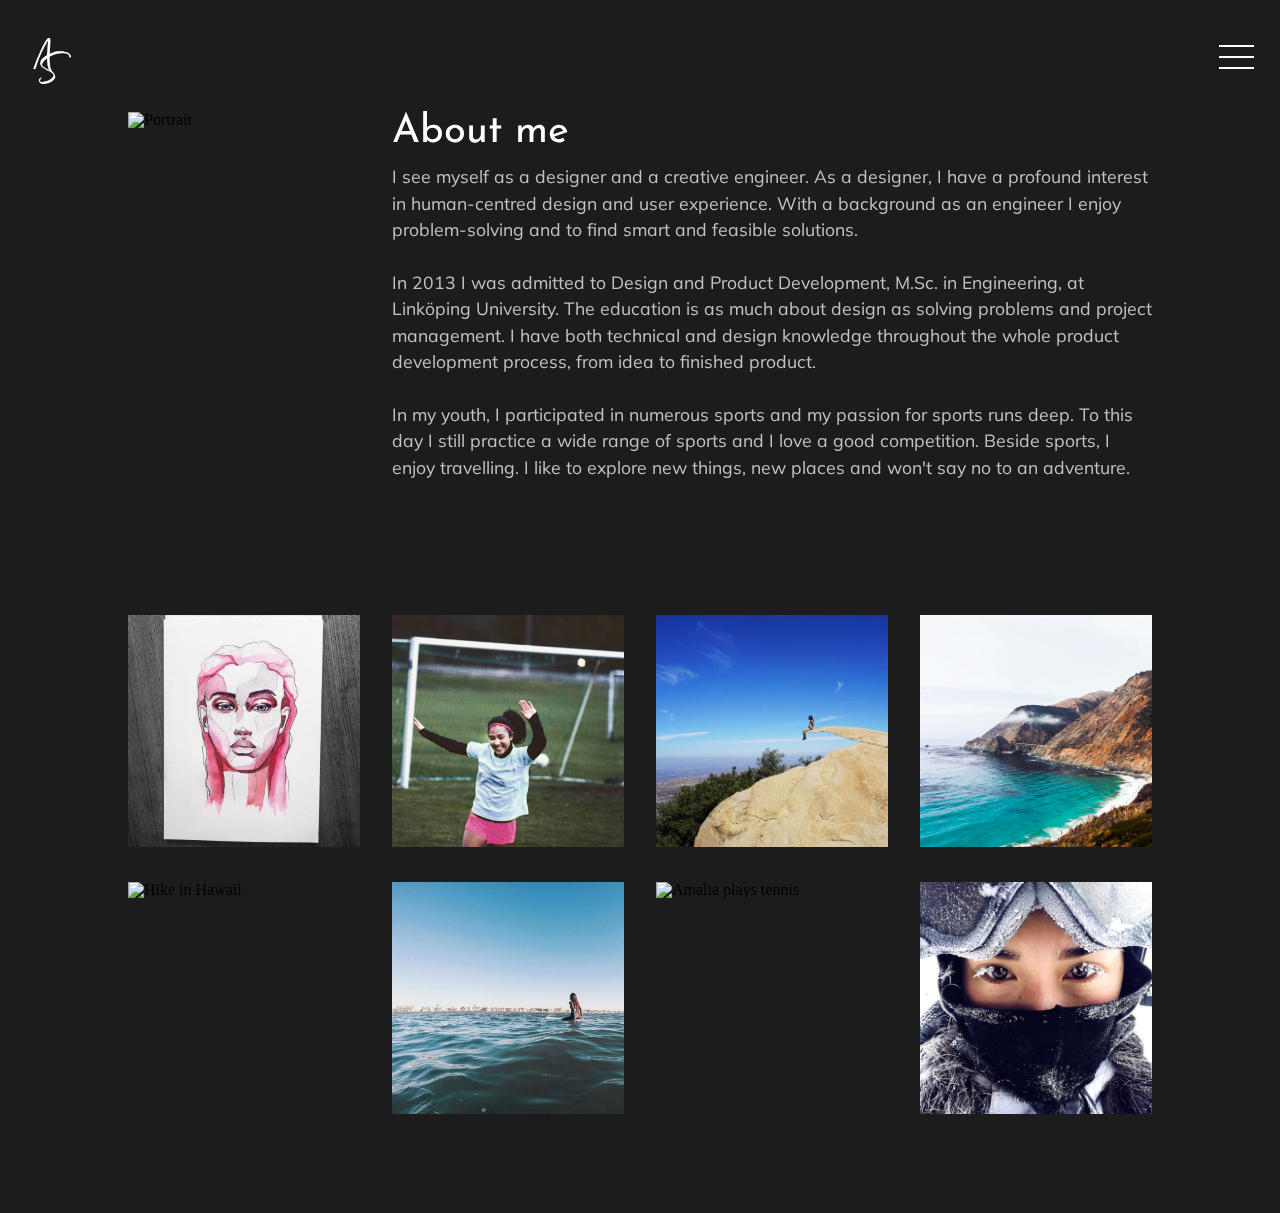
==== commit 0785c5df: "Clima Card" ====
--- a/html/about.html
+++ b/html/about.html
@@ -35,7 +35,7 @@
           <li class="overlay-li"><a href="#">About</a></li>
           <li><a href="../index.html#work">Work</a></li>
           <li><a href="../img/amalia_sorlien_cv2.pdf" target="blank">Resumé</a></li>
-          <li><a href="#">Contact</a></li>
+          <li><a href="contact.html">Contact</a></li>
         </ul>
       </nav>
     </div>
@@ -63,7 +63,7 @@
 
         <div class="image-grid">
             <div class="grid">  
-                <img class="gridimg" id="sketch" src="../img/grid1.png" alt="Sketch of woman" data-aos="zoom-in-up" data-aos-duration="2000" data-aos-offset="0"/></div>
+                <img class="gridimg" id="sketch" src="../img/grid1.jpg" alt="Sketch of woman" data-aos="zoom-in-up" data-aos-duration="2000" data-aos-offset="0"/></div>
             <div class="grid">  
                 <img class="gridimg" id="football" src="../img/grid2.png" alt="Happy on football field" data-aos="zoom-in-up" data-aos-duration="2000" data-aos-offset="0"/></div>
             <div class="grid">  
